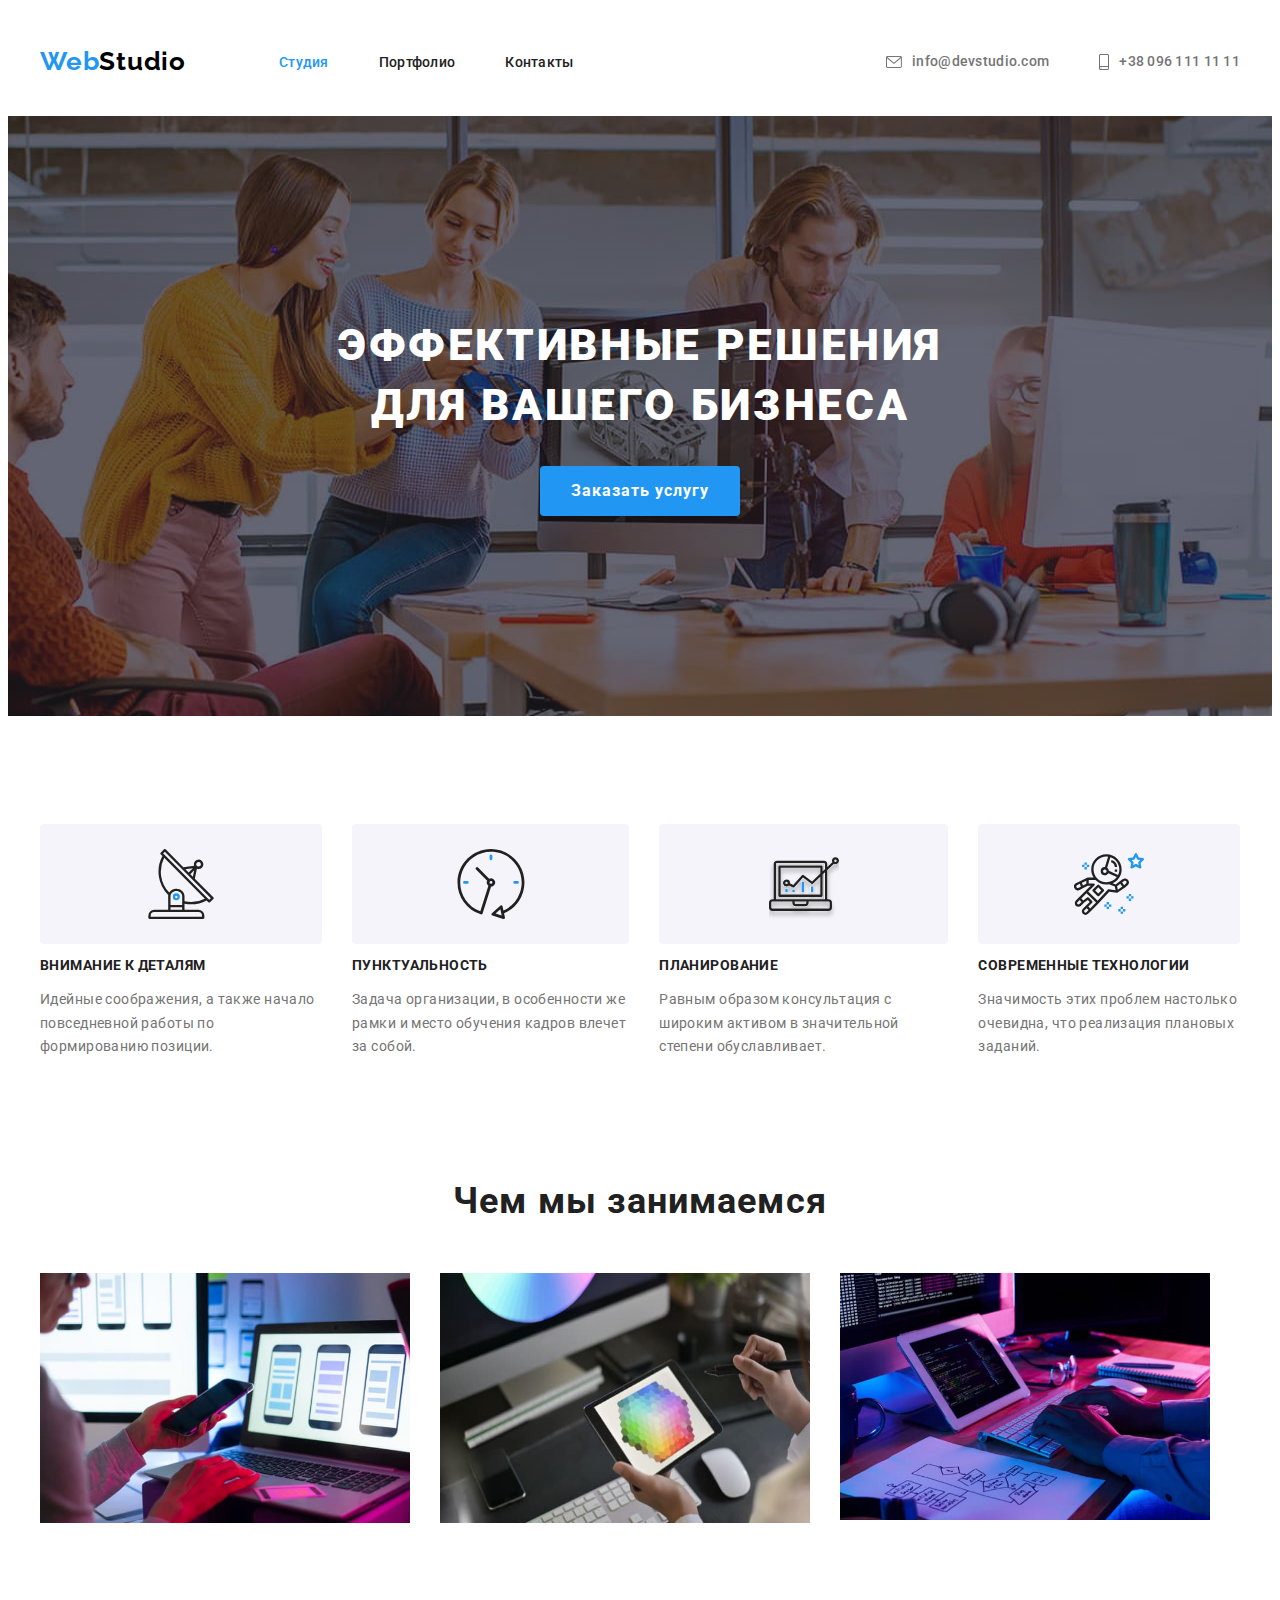
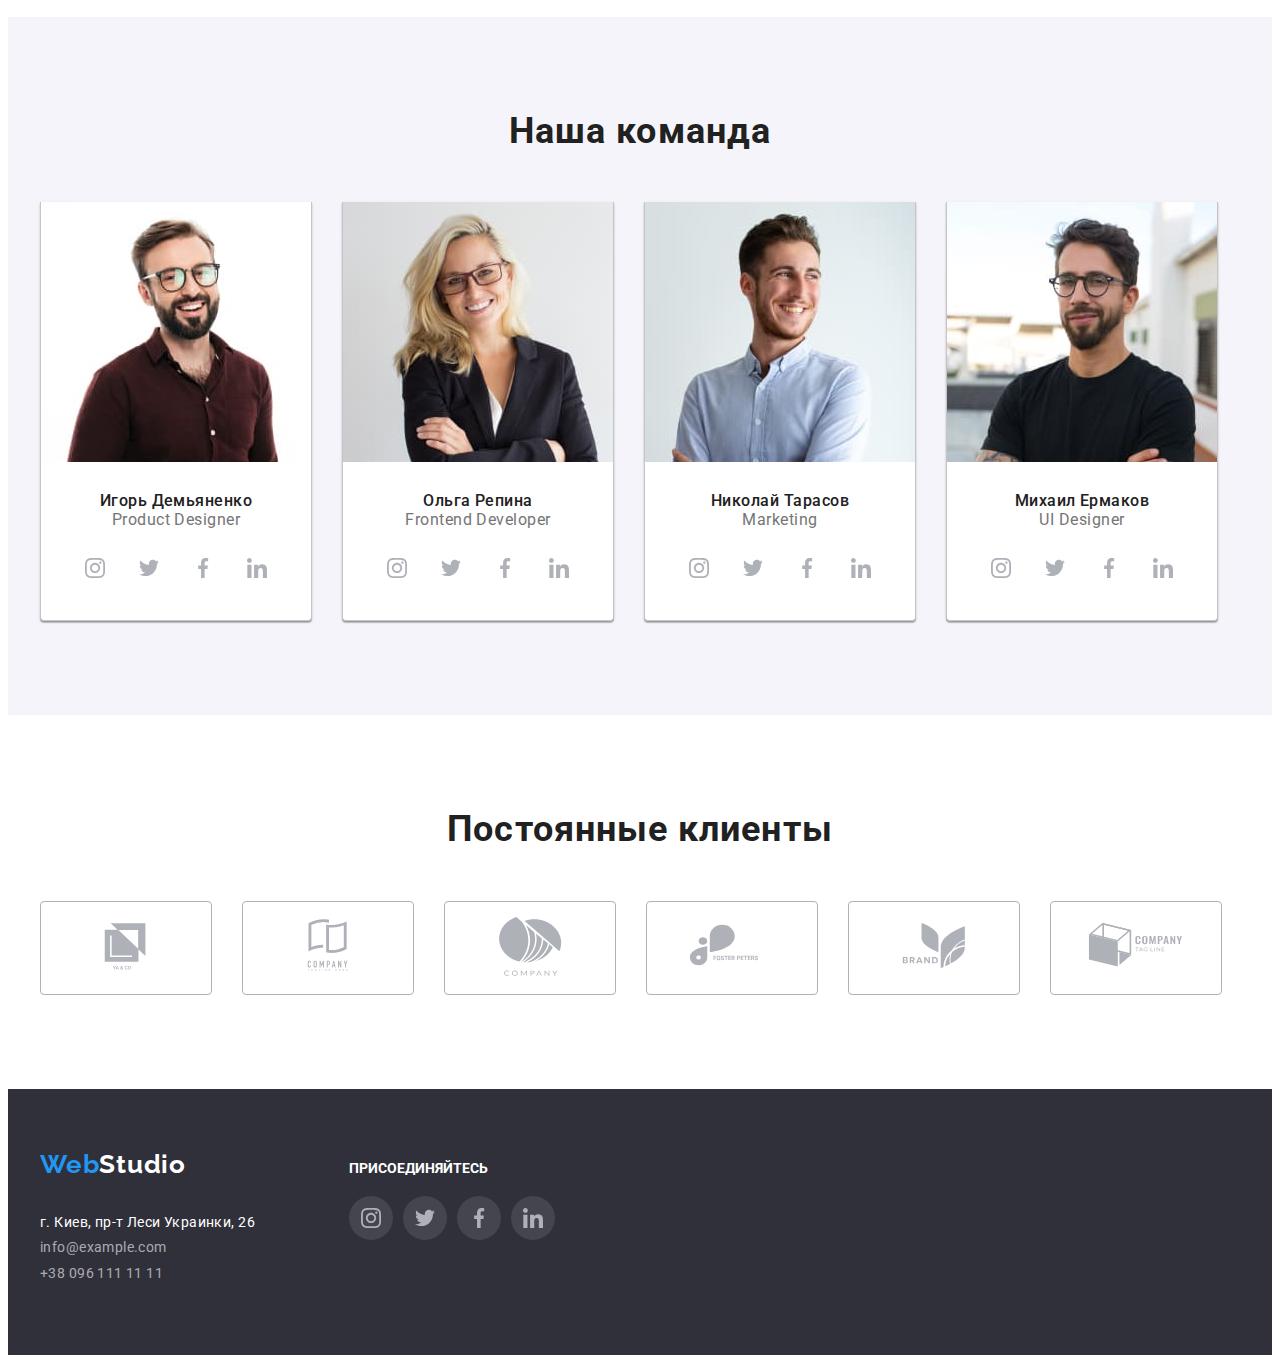
==== index.html @ 9a870144 "Add files via upload" ====
<!DOCTYPE html>
<html lang="ru">
    <head>
        <meta charset="UTF-8" />
        <meta http-equiv="X-UA-Compatible" content="IE=edge" />
        <meta name="viewport" content="width=device-width, initial-scale=1.0" />
        <title>Document</title>
        <link
            rel="stylesheet"
            href="https://cdnjs.cloudflare.com/ajax/libs/modern-normalize/1.1.0/modern-normalize.min.css"
            integrity="sha512-wpPYUAdjBVSE4KJnH1VR1HeZfpl1ub8YT/NKx4PuQ5NmX2tKuGu6U/JRp5y+Y8XG2tV+wKQpNHVUX03MfMFn9Q=="
            crossorigin="anonymous"
            referrerpolicy="no-referrer"
        />
        <link rel="stylesheet" href="./css/styles.css" />
        <link rel="preconnect" href="https://fonts.googleapis.com" />
        <link rel="preconnect" href="https://fonts.gstatic.com" crossorigin />
        <link
            href="https://fonts.googleapis.com/css2?family=Montserrat:wght@400;700&family=Raleway:wght@700&family=Roboto:wght@400;500;700;900&display=swap"
            rel="stylesheet"
        />
    </head>
    <body>
        <header class="header-main">
            <div class="container container-nav">
                <nav class="nav-main">
                    <a href="./index.html" class="logo" lang="en"
                        >Web<span class="logo-second">Studio</span></a
                    >
                    <ul class="nav-list">
                        <li class="link-head">
                            <a class="nav-link current-text" href="./index.html"
                                >Студия</a
                            >
                        </li>
                        <li class="link-head">
                            <a class="nav-link" href="./portfolio.html"
                                >Портфолио</a
                            >
                        </li>
                        <li class="link-head">
                            <a class="nav-link" href="#">Контакты</a>
                        </li>
                    </ul>
                </nav>

                <ul class="item-contact">
                    <li class="link-head">
                        <a class="nav-contact" href="mailto:info@devstudio.com">
                            <svg class="nav-icon" width="16" height="12">
                                <use href="./images/icons.svg#icon-mail"></use>
                            </svg>
                            info@devstudio.com</a
                        >
                    </li>
                    <li class="link-head link-tel">
                        <a class="link-contact" href="tel:+380961111111">
                            <svg class="nav-icon" width="10" height="16">
                                <use
                                    href="./images/icons.svg#icon-smartphone"
                                ></use>
                            </svg>
                            +38 096 111 11 11</a
                        >
                    </li>
                </ul>
            </div>
        </header>
        <main>
            <section class="section hero">
                <div class="container">
                    <h1 class="hero-title">
                        Эффективные решения <br />
                        для вашего бизнеса
                    </h1>
                    <button class="hero-btn" type="button">
                        Заказать услугу
                    </button>
                </div>
            </section>

            <section class="section">
                <div class="container">
                    <h2 hidden class="hidden-title" lang="en">benefits</h2>

                    <ul class="about-us">
                        <li class="item-about icon-antena">
                            <h3 class="benefits-title">Внимание к деталям</h3>
                            <p class="benefits-text">
                                Идейные соображения, а также начало повседневной
                                работы по формированию позиции.
                            </p>
                        </li>
                        <li class="item-about icon-clock">
                            <h3 class="benefits-title">Пунктуальность</h3>
                            <p class="benefits-text">
                                Задача организации, в особенности же рамки и
                                место обучения кадров влечет за собой.
                            </p>
                        </li>
                        <li class="item-about icon-diagram">
                            <h3 class="benefits-title">Планирование</h3>
                            <p class="benefits-text">
                                Равным образом консультация с широким активом в
                                значительной степени обуславливает.
                            </p>
                        </li>
                        <li class="item-about icon-astronaut">
                            <h3 class="benefits-title">
                                Современные технологии
                            </h3>
                            <p class="benefits-text">
                                Значимость этих проблем настолько очевидна, что
                                реализация плановых заданий.
                            </p>
                        </li>
                    </ul>
                </div>
            </section>

            <section class="section section-about">
                <div class="container">
                    <h2 class="about-title">Чем мы занимаемся</h2>
                    <ul class="about-img">
                        <li class="list-img">
                            <img
                                src="./images/img1.jpg"
                                alt="Веб разработка"
                                width="370"
                            />
                        </li>
                        <li class="list-img">
                            <img
                                src="./images/img2.jpg"
                                alt="Мобильный дизайн"
                                width="370"
                            />
                        </li>
                        <li class="list-img">
                            <img
                                src="./images/img3.jpg"
                                alt="Графический дизайн"
                                width="370"
                            />
                        </li>
                    </ul>
                </div>
            </section>
            <section class="section team">
                <div class="container">
                    <h2 class="team-title">Наша команда</h2>
                    <ul class="our-team">
                        <li class="team-img first-team">
                            <img
                                class="photo-team"
                                src="./images/photo1.jpg"
                                alt="Игорь Демьяненко"
                                width="270"
                                height="260"
                            />
                            <div class="team-div">
                                <h3 class="team-name">Игорь Демьяненко</h3>
                                <p class="team-text" lang="en">
                                    Product Designer
                                </p>
                                <ul class="team-soc-item">
                                    <li class="team-social-list">
                                        <a href="" class="social-link">
                                            <svg
                                                class="about-icon-svg"
                                                width="20"
                                                height="20"
                                            >
                                                <use
                                                    href="/images/icons.svg#icon-instagram"
                                                ></use>
                                            </svg>
                                        </a>
                                    </li>
                                    <li class="team-social-list">
                                        <a href="" class="social-link">
                                            <svg
                                                class="about-icon-svg"
                                                width="20"
                                                height="20"
                                            >
                                                <use
                                                    href="/images/icons.svg#icon-twitter"
                                                ></use>
                                            </svg>
                                        </a>
                                    </li>
                                    <li class="team-social-list">
                                        <a href="" class="social-link">
                                            <svg
                                                class="about-icon-svg"
                                                width="20"
                                                height="20"
                                            >
                                                <use
                                                    href="/images/icons.svg#icon-facebook"
                                                ></use>
                                            </svg>
                                        </a>
                                    </li>
                                    <li class="team-social-list">
                                        <a href="" class="social-link">
                                            <svg
                                                class="about-icon-svg"
                                                width="20"
                                                height="20"
                                            >
                                                <use
                                                    href="/images/icons.svg#icon-linkedin"
                                                ></use>
                                            </svg>
                                        </a>
                                    </li>
                                </ul>
                            </div>
                        </li>
                        <li class="team-img first-team">
                            <img
                                class="photo-team"
                                src="./images/photo2.jpg"
                                alt="Ольга Репина"
                                width="270"
                                height="260"
                            />
                            <div class="team-div">
                                <h3 class="team-name">Ольга Репина</h3>
                                <p class="team-text" lang="en">
                                    Frontend Developer
                                </p>
                                <ul class="team-soc-item">
                                    <li class="team-social-list">
                                        <a href="" class="social-link">
                                            <svg
                                                class="about-icon-svg"
                                                width="20"
                                                height="20"
                                            >
                                                <use
                                                    href="/images/icons.svg#icon-instagram"
                                                ></use>
                                            </svg>
                                        </a>
                                    </li>
                                    <li class="team-social-list">
                                        <a href="" class="social-link">
                                            <svg
                                                class="about-icon-svg"
                                                width="20"
                                                height="20"
                                            >
                                                <use
                                                    href="/images/icons.svg#icon-twitter"
                                                ></use>
                                            </svg>
                                        </a>
                                    </li>
                                    <li class="team-social-list">
                                        <a href="" class="social-link">
                                            <svg
                                                class="about-icon-svg"
                                                width="20"
                                                height="20"
                                            >
                                                <use
                                                    href="/images/icons.svg#icon-facebook"
                                                ></use>
                                            </svg>
                                        </a>
                                    </li>
                                    <li class="team-social-list">
                                        <a href="" class="social-link">
                                            <svg
                                                class="about-icon-svg"
                                                width="20"
                                                height="20"
                                            >
                                                <use
                                                    href="/images/icons.svg#icon-linkedin"
                                                ></use>
                                            </svg>
                                        </a>
                                    </li>
                                </ul>
                            </div>
                        </li>
                        <li class="team-img first-team">
                            <img
                                class="photo-team"
                                src="./images/photo3.jpg"
                                alt="Николай Тарасов"
                                width="270"
                                height="260"
                            />
                            <div class="team-div">
                                <h3 class="team-name">Николай Тарасов</h3>
                                <p class="team-text" lang="en">Marketing</p>
                                <ul class="team-soc-item">
                                    <li class="team-social-list">
                                        <a href="" class="social-link">
                                            <svg
                                                class="about-icon-svg"
                                                width="20"
                                                height="20"
                                            >
                                                <use
                                                    href="/images/icons.svg#icon-instagram"
                                                ></use>
                                            </svg>
                                        </a>
                                    </li>
                                    <li class="team-social-list">
                                        <a href="" class="social-link">
                                            <svg
                                                class="about-icon-svg"
                                                width="20"
                                                height="20"
                                            >
                                                <use
                                                    href="/images/icons.svg#icon-twitter"
                                                ></use>
                                            </svg>
                                        </a>
                                    </li>
                                    <li class="team-social-list">
                                        <a href="" class="social-link">
                                            <svg
                                                class="about-icon-svg"
                                                width="20"
                                                height="20"
                                            >
                                                <use
                                                    href="/images/icons.svg#icon-facebook"
                                                ></use>
                                            </svg>
                                        </a>
                                    </li>
                                    <li class="team-social-list">
                                        <a href="" class="social-link">
                                            <svg
                                                class="about-icon-svg"
                                                width="20"
                                                height="20"
                                            >
                                                <use
                                                    href="/images/icons.svg#icon-linkedin"
                                                ></use>
                                            </svg>
                                        </a>
                                    </li>
                                </ul>
                            </div>
                        </li>
                        <li class="team-img first-team">
                            <img
                                class="photo-team"
                                src="./images/photo4.jpg"
                                alt="Михаил Ермаков"
                                width="270"
                                height="260"
                            />
                            <div class="team-div">
                                <h3 class="team-name">Михаил Ермаков</h3>
                                <p class="team-text" lang="en">UI Designer</p>
                                <ul class="team-soc-item">
                                    <li class="team-social-list">
                                        <a href="" class="social-link">
                                            <svg
                                                class="about-icon-svg"
                                                width="20"
                                                height="20"
                                            >
                                                <use
                                                    href="/images/icons.svg#icon-instagram"
                                                ></use>
                                            </svg>
                                        </a>
                                    </li>
                                    <li class="team-social-list">
                                        <a href="" class="social-link">
                                            <svg
                                                class="about-icon-svg"
                                                width="20"
                                                height="20"
                                            >
                                                <use
                                                    href="/images/icons.svg#icon-twitter"
                                                ></use>
                                            </svg>
                                        </a>
                                    </li>
                                    <li class="team-social-list">
                                        <a href="" class="social-link">
                                            <svg
                                                class="about-icon-svg"
                                                width="20"
                                                height="20"
                                            >
                                                <use
                                                    href="/images/icons.svg#icon-facebook"
                                                ></use>
                                            </svg>
                                        </a>
                                    </li>
                                    <li class="team-social-list">
                                        <a href="" class="social-link">
                                            <svg
                                                class="about-icon-svg"
                                                width="20"
                                                height="20"
                                            >
                                                <use
                                                    href="/images/icons.svg#icon-linkedin"
                                                ></use>
                                            </svg>
                                        </a>
                                    </li>
                                </ul>
                            </div>
                        </li>
                    </ul>
                </div>
            </section>
            <section class="section section-clients">
                <div class="container">
                    <h2 class="about-title">Постоянные клиенты</h2>
                    <ul class="client-list">
                        <li class="client-item">
                            <a href="" class="client-links">
                                <svg
                                    class="about-icon-svg"
                                    width="106"
                                    height="60"
                                >
                                    <use
                                        href="/images/icons.svg#icon-logobot1"
                                    ></use>
                                </svg>
                            </a>
                        </li>
                        <li class="client-item">
                            <a href="" class="client-links">
                                <svg
                                    class="about-icon-svg"
                                    width="106"
                                    height="60"
                                >
                                    <use
                                        href="/images/icons.svg#icon-logobot2"
                                    ></use>
                                </svg>
                            </a>
                        </li>
                        <li class="client-item">
                            <a href="" class="client-links">
                                <svg
                                    class="about-icon-svg"
                                    width="106"
                                    height="60"
                                >
                                    <use
                                        href="/images/icons.svg#icon-logobot3"
                                    ></use>
                                </svg>
                            </a>
                        </li>
                        <li class="client-item">
                            <a href="" class="client-links">
                                <svg
                                    class="about-icon-svg"
                                    width="106"
                                    height="60"
                                >
                                    <use
                                        href="/images/icons.svg#icon-logobot4"
                                    ></use>
                                </svg>
                            </a>
                        </li>
                        <li class="client-item">
                            <a href="" class="client-links">
                                <svg
                                    class="about-icon-svg"
                                    width="106"
                                    height="60"
                                >
                                    <use
                                        href="/images/icons.svg#icon-logobot5"
                                    ></use>
                                </svg>
                            </a>
                        </li>
                        <li class="client-item">
                            <a href="" class="client-links">
                                <svg
                                    class="about-icon-svg"
                                    width="106"
                                    height="60"
                                >
                                    <use
                                        href="/images/icons.svg#icon-logobot6"
                                    ></use>
                                </svg>
                            </a>
                        </li>
                    </ul>
                </div>
            </section>
        </main>
        <footer>
            <section>
                <div class="container container-footer">
                    <div class="footer-contact">
                        <a href="./index.html" class="logo all-logo" lang="en"
                            >Web<span class="logo-footer">Studio</span></a
                        >

                        <ul class="footer-list">
                            <li class="adress">
                                <a
                                    href="https://goo.gl/maps/aNRmM5jgGCXuYNQ1A"
                                    target="_blank"
                                    rel="noopener nofollow noreferrer"
                                    class="footer-link link"
                                    >г. Киев, пр-т Леси Украинки, 26
                                </a>
                            </li>

                            <li>
                                <a
                                    class="footer-text email-footer"
                                    href="mailto:info@example.com"
                                    >info@example.com</a
                                >
                            </li>
                            <li>
                                <a
                                    class="footer-text tel-footer"
                                    href="tel:+380961111111"
                                    >+38 096 111 11 11</a
                                >
                            </li>
                        </ul>
                    </div>
                    <div class="footer-soc">
                        <h2 class="soc-footer-title">ПРИСОЕДИНЯЙТЕСЬ</h2>
                        <ul class="soc-footer-item">
                            <li class="footer-social-list">
                                <a href="" class="social-link">
                                    <svg
                                        class="about-icon-svg"
                                        width="20"
                                        height="20"
                                    >
                                        <use
                                            href="/images/icons.svg#icon-instagram"
                                        ></use>
                                    </svg>
                                </a>
                            </li>
                            <li class="footer-social-list">
                                <a href="" class="social-link">
                                    <svg
                                        class="about-icon-svg"
                                        width="20"
                                        height="20"
                                    >
                                        <use
                                            href="/images/icons.svg#icon-twitter"
                                        ></use>
                                    </svg>
                                </a>
                            </li>
                            <li class="footer-social-list">
                                <a href="" class="social-link">
                                    <svg
                                        class="about-icon-svg"
                                        width="20"
                                        height="20"
                                    >
                                        <use
                                            href="/images/icons.svg#icon-facebook"
                                        ></use>
                                    </svg>
                                </a>
                            </li>
                            <li class="footer-social-list">
                                <a href="" class="social-link">
                                    <svg
                                        class="about-icon-svg"
                                        width="20"
                                        height="20"
                                    >
                                        <use
                                            href="/images/icons.svg#icon-linkedin"
                                        ></use>
                                    </svg>
                                </a>
                            </li>
                        </ul>
                    </div>
                </div>
            </section>
        </footer>
    </body>
</html>
---- css/styles.css ----
:root {
    --text-color: #212121;
    --background-btn: #f5f4fa;
    --btncolor-hover: #2196f3;
    --btntext-hover: #ffffff;
    --font-size: 14px;
}

body {
    font-family: Roboto, sans-serif;
    color: var(--text-color);
    font-size: var(--font-size);
}

a {
    text-decoration: none;
    color: inherit;
}

li {
    list-style-type: none;
}

ul {
    padding-inline-start: 0;
}






.header {
    border-bottom: #ECECEC;
    border: 1px solid #c5c5c5;
    border-top: none;
    border-left: none;
    border-right: none;
    
}

.btn-vse, .btn-website, .btn-app, .btn-design, .btn-marketing {
    padding: 0;
}



.nav-items {
    display: flex;
    
}



.contact-items {
    display: flex;
}


.contact-item:not(:last-child) {
    padding-right: 50px;
}


.nav-list {
    display: flex;
    margin: 0;
}


.link-head:not(:last-child)  {
    
    margin-right: 50px;
  

}

.container-nav {
    
    display: flex;
    align-items: center;

}

 .nav-main{
    display: flex;
    align-items: center;
    margin-right: auto;
}
    
.container {
    width: 1200px;
    padding-left: 15px;
    padding-right: 15px;
    margin: 0 auto;
}

.main-btn {
    display: flex;
    justify-content: center;
    padding-top: 154px;
    padding-bottom: 34px;
    margin: 0;
    
}

.mainbtn-item {
    padding: 0;
}

.btn:not(:last-child) {
    padding-right: 8px;
}


.portfolio-list {
    display: flex;
    flex-wrap: wrap;
    margin: 0;
    padding-bottom: 34px;
}

.section {
    padding-top: 94px;
    padding-bottom: 94px;
}



.logo {
    font-family: 'Raleway', sans-serif;
    font-style: normal;
    font-weight: 700;
    font-size: 26px;
    line-height: 1.2;
    letter-spacing: 0.03em;
    color: #2196f3;
    margin-right: 93px;
    
}

.logo-second {

    color: #000000;
}

.nav-link {
    display: block;
    padding-top: 32px;
    padding-bottom: 32px;
    font-weight: 500;
    font-size: var(--font-size)
    line-height: 1.14;
    letter-spacing: 0.02em;
    color: var(--text-color);
}

.nav-link:focus,
.nav-link:hover {

    color: var(--btncolor-hover);
}



.nav-icon {
    fill: #757575;
    margin-right: 10px;
}


.nav-contact:hover .nav-icon,
.nav-contact:focus .nav-icon {
    fill: var(--btncolor-hover);
}

.link-contact:hover .nav-icon,
.link-contact:focus .nav-icon {
    fill: var(--btncolor-hover);
}



.nav-contact {
    font-weight: 500;
    font-size: 14px;
    line-height: 1.14;
    letter-spacing: 0.02em;
    color: #757575;
    padding-top: 32px;
    padding-bottom: 32px;
    display: flex;
    align-items: center;
    justify-content: center;
    

    
}

.item-contact {
    display: flex; 

}







.link-contact {

    font-weight: 500;
    font-size: 14px;
    line-height: 1.14;
    letter-spacing: 0.02em;
    color: #757575;
    padding-top: 32px;
    padding-bottom: 32px;
    display: flex;
}

.link-contact:hover,
.link-contact:focus,
.nav-contact:hover,
.nav-contact:focus {

    font-weight: 500;
    font-size: var(--font-size);
    line-height: 1.14;
    letter-spacing: 0.02em;
    color: var(--btncolor-hover);
}



.hero-title {
   
    margin: 0;
    font-weight: 900;
    font-size: 44px;
    line-height: 1.36;
    color: #FFFFFF;
    
    letter-spacing: 0.06em;
    text-transform: uppercase;
    text-align: center;

    padding-bottom: 30px;
    
    
    
  


    
   
}

.hero {
    
    background-image: linear-gradient(rgba(47, 48, 58, 0.4), rgba(47, 48, 58, 0.4)), url(/images/herobg.png);
    background-position: center;
    background-color: #2f303a;
    padding: 200px 0;
    background-repeat: no-repeat;
    background-size: 1600px;
    

    
    
}

.hero-btn {
    

    background: #2196f3;
    box-shadow: 0px 4px 4px rgba(0, 0, 0, 0.15);
    border-radius: 4px;
    font-family: 'Roboto';
    font-style: normal;
    font-weight: 700;
    font-size: 16px;
    line-height: 1.87;
    display: block;
    align-items: center;
    text-align: center;
    letter-spacing: 0.06em;
    width: 200px;
    height: 50px;
    color: #ffffff;
    margin: auto;
    
}

.hero-btn:hover,
.hero-btn:focus {
    background: #188ce8;
}



.about-us {

    display: flex;

        
}




.item-about:not(:last-child) {
    padding-right: 30px;
}


.item-about::before {
    display: block;
    content: "";
    height: 120px;
    background: #F5F4FA;
   
    background-repeat: no-repeat;
    background-position: center;
    border-radius: 4px;
}

.icon-antena::before {
    background-image: url(../images/antena.svg);
}


.icon-clock::before {
    background-image: url(../images/clock.svg);
}

.icon-diagram::before {
    background-image: url(../images/diagram.svg);
}


.icon-astronaut::before {
    background-image: url(../images/astronaut.svg);
}

.benefits-title {
    font-family: 'Roboto';
    font-style: normal;
    font-weight: 700;
    font-size: var(--font-size);
    line-height: 1.14;
    letter-spacing: 0.03em;
    text-transform: uppercase;
    color: var(--text-color);
}

.benefits-text {
    font-family: 'Roboto';
    font-size: var(--font-size);
    line-height: 1.71;
    letter-spacing: 0.03em;
    color: #757575;
}

.about-title {
    font-weight: 700;
    font-size: 36px;
    line-height: 1.16;
    text-align: center;
    letter-spacing: 0.03em;
    color: var(--text-color);
    margin: 0;
    margin-bottom: 50px;

}

.section-about {
    padding-top: 0;
}

.about-img {
    display: flex;
    padding-right: 30px;
 
    margin: 0;
}


.list-img:not(:last-child) {
    
    padding-right: 30px;
    display: flex;

}


/* ____________________________________TEAM___________________________________ */
.team {
    background: #f5f4fa;
}


.team-div {
    padding-top: 30px;
    padding-bottom: 30px;
}

.team-title {
    font-weight: 700;
    font-size: 36px;
    line-height: 1.16;
    text-align: center;
    letter-spacing: 0.03em;
    color: var(--text-color);
    margin: 0;
    margin-bottom: 50px;
}

.our-team {
    display: flex;
    margin: 0;
}

.first-team:not(:last-child) {
    margin-right: 30px;
}



.photo-team {
    display: block;
    height: auto;

}

.team-img {
    background: #FFFFFF;
    box-shadow: 0px 1px 3px rgba(0, 0, 0, 0.12), 0px 1px 1px rgba(0, 0, 0, 0.14), 0px 2px 1px rgba(0, 0, 0, 0.2);
    border-radius: 0px 0px 4px 4px;
    border: 1px solid #c5c5c5;
    border-top: 0;
}







.team-name {
    font-weight: 500;
    font-size: 16px;
    line-height: 1.18;
    text-align: center;
    letter-spacing: 0.03em;
    color: var(--text-color);
    margin: 0;
}

.team-text {
    font-size: 16px;
    line-height: 1.18;
    text-align: center;
    letter-spacing: 0.03em;
    color: #757575;
    margin: 0;
    margin-bottom: 16px;
    
}

.team-soc-item {
    display: flex;
    justify-content: center;
}


.team-social-list {
    width: 44px;
    height: 44px;
    margin-right: 10px;
}

.team-social-list:last-child {
    margin-right: 0;
}

.social-link {
    width: 100%;
    height: 100%;
    
    border-radius: 50%;
    display: flex;
    align-items: center;
    justify-content: center;
}


.social-link:hover, 
.social-link:focus {
    background-color: #2196F3;
}


.social-link:hover .about-icon-svg, 
.social-link:focus .about-icon-svg {
    fill: #FFFFFF;
}




.about-icon-svg {
    fill: #AFB1B8;
}

/* ______________________________CLIENTS________________________ */


.client-list {
    display: flex;
    margin: 0;
}

.client-item {
    width: 170px;
    height: 92px;
    border: 1px solid #AFB1B8;
    border-radius: 4px;
    margin-right: 30px;
    display: flex;
    align-items: center;
    justify-content: center;
    cursor: pointer
    
}

.client-item:hover .about-icon-svg,
.client-item:focus .about-icon-svg {
    fill: #2196F3;
    
}

.client-item:hover,
.client-item:focus {
    border: 1px solid #2196F3;
    
}





.client-item:last-child {

    margin-right: 0px;
}









/* _____________________________FOOTER_________________ */


footer {
    background: #2f303a;
}


.all-logo {
    display: block;
    padding-top: 60px;
    padding-bottom: 20px;
    
}

.logo-footer {
    font-family: 'Raleway';
    font-style: normal;
    font-weight: 700;
    font-size: 26px;
    line-height: 1.19;
    letter-spacing: 0.03em;
    color: #ffffff;
}

.adress {
    font-family: 'Roboto';
    font-style: normal;
    font-weight: 400;
    font-size: var(--font-size);
    line-height: 1.17;
    letter-spacing: 0.03em;
    color: #ffffff;
    padding-bottom: 9px;
    display: block;
    margin: 0;
    
}

.email-footer {
    padding-bottom: 9px;
    display: block;
}

.tel-footer {
    display: block;
    padding-bottom: 60px;
}

.footer-text {
    font-family: 'Roboto';
    font-size: var(--font-size);
    line-height: 1.17;
    letter-spacing: 0.03em;
    color: rgba(255, 255, 255, 0.6);
}

.footer-text:hover,
.footer-text:focus {
    color: var(--btncolor-hover);
}

.btn-vse {
    width: 73px;
    height: 38px;
    left: 495px;
    top: 174px;
    background: var(--background-btn);
    box-shadow: 0px 3px 1px rgba(0, 0, 0, 0.1), 0px 1px 2px rgba(0, 0, 0, 0.08),
        0px 2px 2px rgba(0, 0, 0, 0.12);
    border-radius: 4px;
    font-family: 'Roboto';
    font-style: normal;
    font-weight: 500;
    font-size: 16px;
    line-height: 1.62;
    text-align: center;
    letter-spacing: 0.03em;
    color: var(--text-color);
}

.btn-vse:hover,
.btn-vse:focus {

    color: #ffffff;
    background-color: var(--btncolor-hover);
    
}

.btn-website {
    width: 128px;
    height: 38px;
    left: 576px;
    top: 174px;
    background: var(--background-btn);
    border-radius: 4px;
    font-family: 'Roboto';
    font-style: normal;
    font-weight: 500;
    font-size: 16px;
    line-height: 1.62;
    text-align: center;
    letter-spacing: 0.03em;
    color: var(--text-color);
    
}

.btn-website:hover,
.btn-website:focus {
 
    color: #ffffff;
    background-color: var(--btncolor-hover);
    box-shadow: 0px 3px 1px rgba(0, 0, 0, 0.1), 0px 1px 2px rgba(0, 0, 0, 0.08), 0px 2px 2px rgba(0, 0, 0, 0.12);
}

.btn-app {
    width: 145px;
    height: 38px;
    left: 712px;
    top: 174px;
    background: var(--background-btn);
    border-radius: 4px;
    font-family: 'Roboto';
    font-style: normal;
    font-weight: 500;
    font-size: 16px;
    line-height: 1.62;
    text-align: center;
    letter-spacing: 0.03em;
    color: var(--text-color);
}

.btn-app:hover,
.btn-app:focus {

    color: #ffffff;
    background-color: var(--btncolor-hover);
    box-shadow: 0px 3px 1px rgba(0, 0, 0, 0.1), 0px 1px 2px rgba(0, 0, 0, 0.08), 0px 2px 2px rgba(0, 0, 0, 0.12);
}

.btn-design {
    width: 145px;
    height: 38px;
    left: 712px;
    top: 174px;
    background: var(--background-btn);
    border-radius: 4px;
    font-family: 'Roboto';
    font-style: normal;
    font-weight: 500;
    font-size: 16px;
    line-height: 1.62;
    text-align: center;
    letter-spacing: 0.03em;
    color: var(--text-color);
}

.btn-design:hover,
.btn-design:focus {

    color: #ffffff;
    background-color: var(--btncolor-hover);
    box-shadow: 0px 3px 1px rgba(0, 0, 0, 0.1), 0px 1px 2px rgba(0, 0, 0, 0.08), 0px 2px 2px rgba(0, 0, 0, 0.12);
}

.btn-marketing {
    width: 130px;
    height: 38px;
    left: 976px;
    top: 174px;
    background: var(--background-btn);
    border-radius: 4px;
    font-family: 'Roboto';
    font-style: normal;
    font-weight: 500;
    font-size: 16px;
    line-height: 1.62;
    text-align: center;
    letter-spacing: 0.03em;
    color: var(--text-color);
}

.btn-marketing:hover,
.btn-marketing:focus {

    color: #ffffff;
    background-color: var(--btncolor-hover);
    box-shadow: 0px 3px 1px rgba(0, 0, 0, 0.1), 0px 1px 2px rgba(0, 0, 0, 0.08), 0px 2px 2px rgba(0, 0, 0, 0.12);
}

button {
    border: none;
    cursor: pointer;
}


.item-portfolio  {
  margin-right: 30px;
  margin-bottom: 30px;
  border: 1px solid #eeeeee;
  width: 270px;
  height: 368px;
}


.item-portfolio:hover,
.item-portfolio:focus {
    box-shadow: 0px 1px 1px rgba(0, 0, 0, 0.12), 0px 4px 4px rgba(0, 0, 0, 0.06), 1px 4px 6px rgba(0, 0, 0, 0.16);
    cursor: pointer;
}



.img-portfolio {
    width: 100%;
}

.item-portfolio:nth-child(3n)  {
    margin-right: 0px;
  }

  .item-portfolio:nth-child(n + 6)  {
    margin-bottom: 0;
  }

.item-portfolio {
    width: 370px;
    height: 404px;
    left: 215px;
    top: 262px;
    background: #ffffff;
  
}


.text-div {
    margin: 20px 24px;
    /* border: 1px solid #eeeeee; */
    
}


.title-portfolio {
    width: 322px;
    height: 36px;
    left: 239px;
    top: 576px;
    font-weight: 700;
    font-size: 18px;
    line-height: 2;
    letter-spacing: 0.06em;
    color: var(--text-color);
   margin: 0;
   
}

.text-portfolio {
    width: 322px;
    height: 30px;
    left: 239px;
    top: 616px;
    font-size: 16px;
    line-height: 1.87;
    letter-spacing: 0.03em;
    color: #757575;
   margin: 0;

    
}

.current {
    color: #ffffff;
    background-color: var(--btncolor-hover);
}

.current-text {
    color: var(--btncolor-hover);
}


.container-footer {
    display: flex;
    align-items: baseline;
}


.footer-contact {
    display: block;
}


.soc-footer-title {
    color: #FFFFFF;
    font-size: 14px;
    margin: 0;
    margin-bottom: 20px;
    
}

.footer-soc {
    margin-left: 70px;
}

.soc-footer-item {
    display: flex;
    margin: 0;
}

.footer-social-list {
    width: 44px;
    height: 44px;
    margin-right: 10px;
    background: rgba(255, 255, 255, 0.1);
    border-radius: 50%;
}

.footer-social-list:last-child {
    margin-right: 0;
}
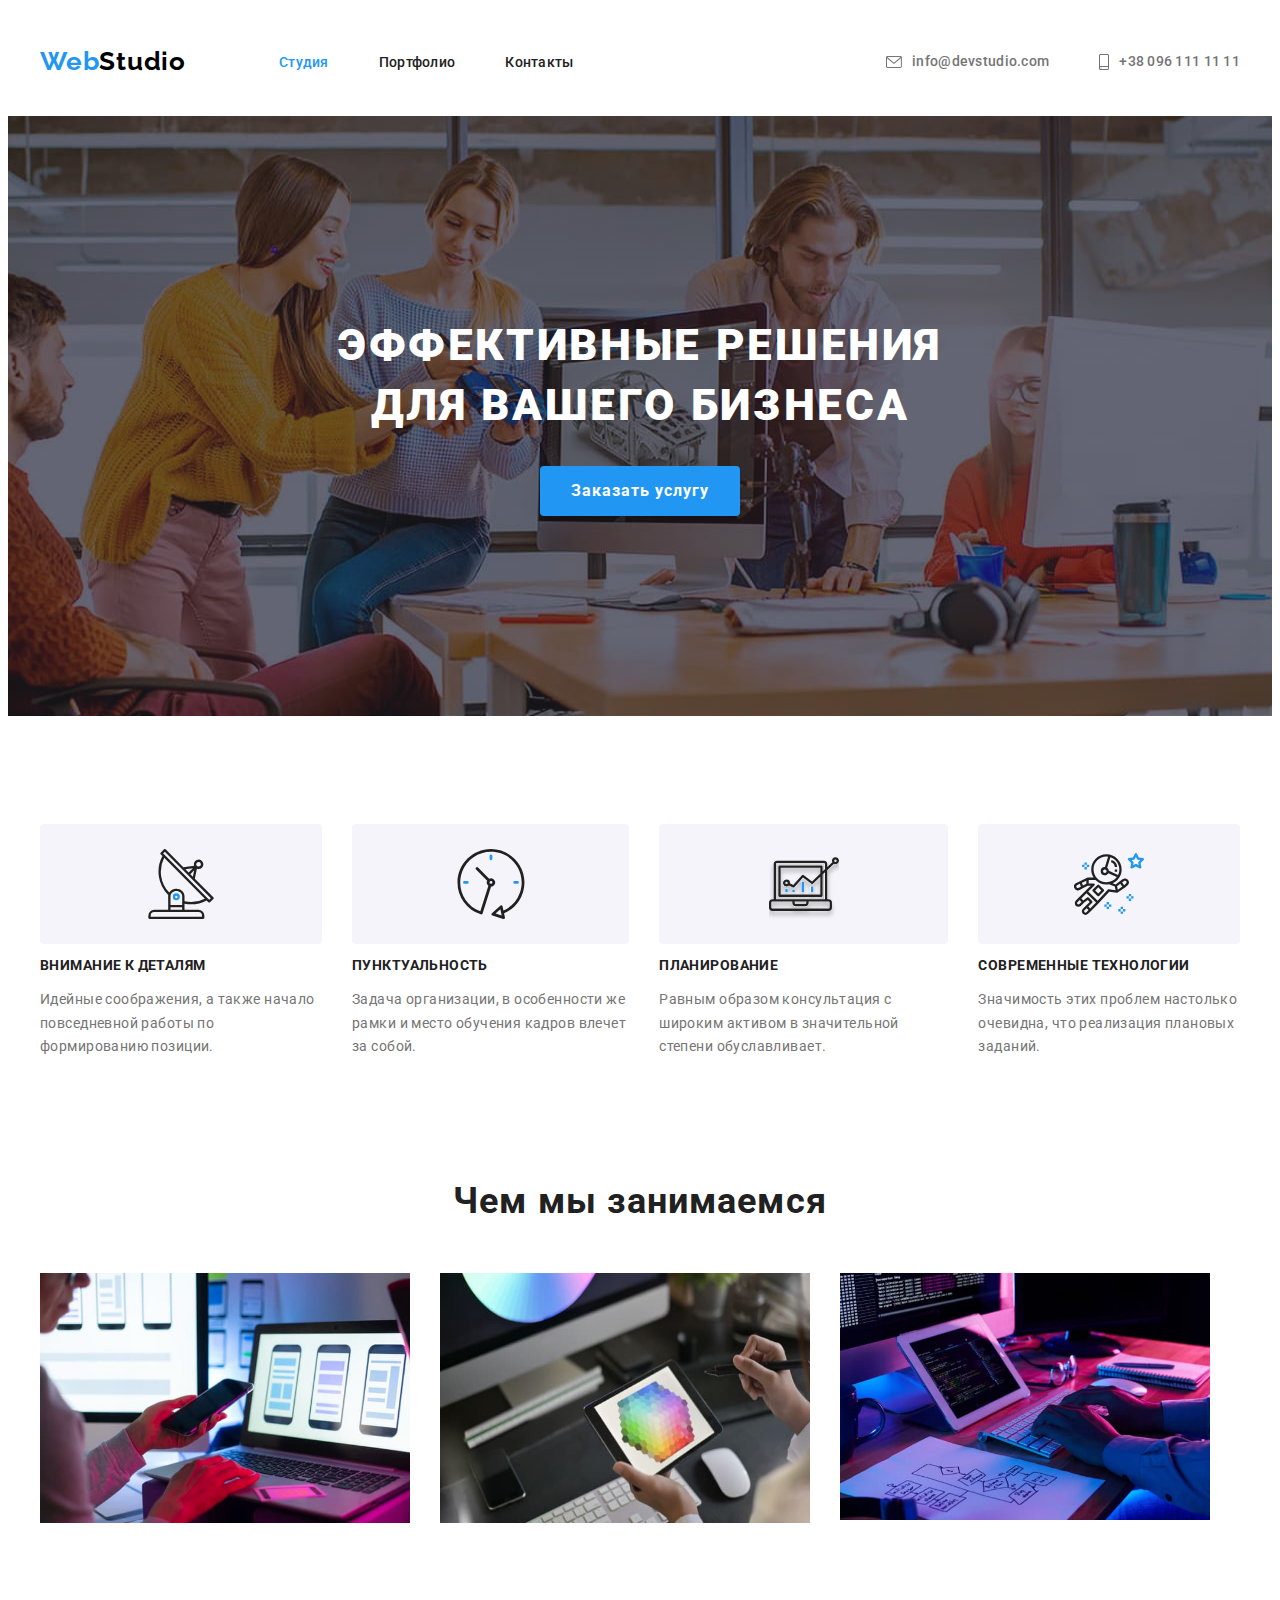
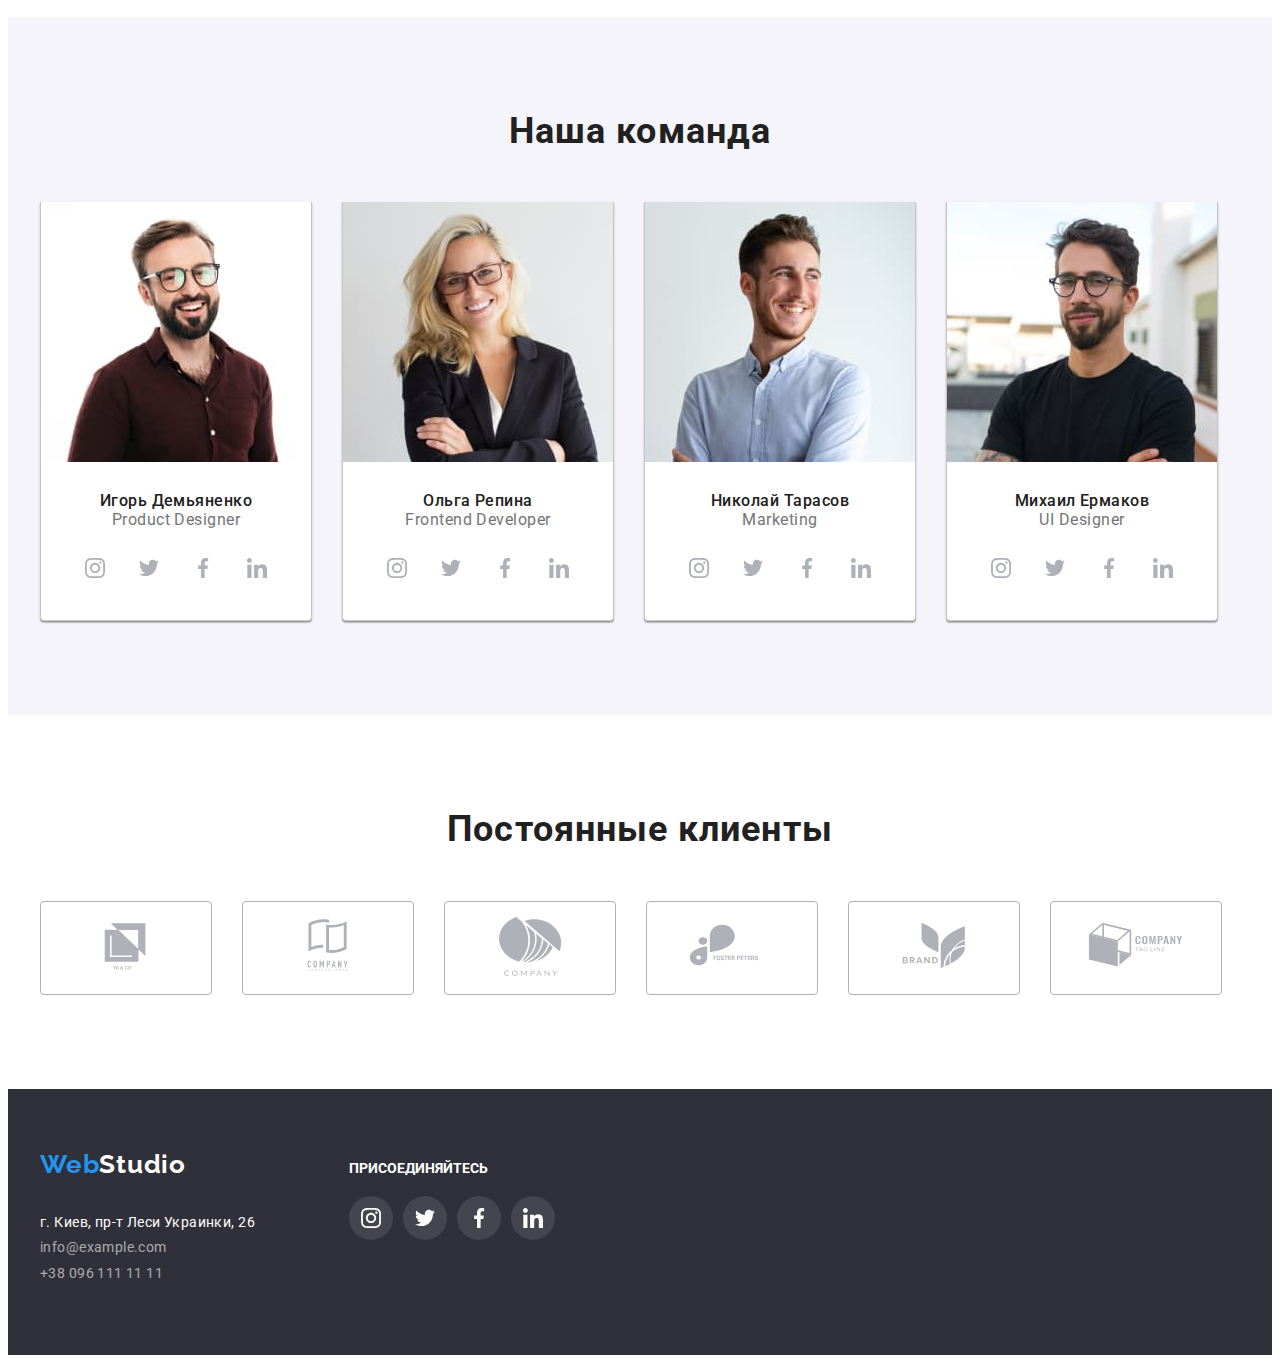
==== commit b9fa999d: "Add files via upload" ====
--- a/index.html
+++ b/index.html
@@ -172,46 +172,46 @@
                                                 height="20"
                                             >
                                                 <use
-                                                    href="/images/icons.svg#icon-instagram"
-                                                ></use>
-                                            </svg>
-                                        </a>
-                                    </li>
-                                    <li class="team-social-list">
-                                        <a href="" class="social-link">
-                                            <svg
-                                                class="about-icon-svg"
-                                                width="20"
-                                                height="20"
-                                            >
-                                                <use
-                                                    href="/images/icons.svg#icon-twitter"
-                                                ></use>
-                                            </svg>
-                                        </a>
-                                    </li>
-                                    <li class="team-social-list">
-                                        <a href="" class="social-link">
-                                            <svg
-                                                class="about-icon-svg"
-                                                width="20"
-                                                height="20"
-                                            >
-                                                <use
-                                                    href="/images/icons.svg#icon-facebook"
-                                                ></use>
-                                            </svg>
-                                        </a>
-                                    </li>
-                                    <li class="team-social-list">
-                                        <a href="" class="social-link">
-                                            <svg
-                                                class="about-icon-svg"
-                                                width="20"
-                                                height="20"
-                                            >
-                                                <use
-                                                    href="/images/icons.svg#icon-linkedin"
+                                                    href="./images/icons.svg#icon-instagram"
+                                                ></use>
+                                            </svg>
+                                        </a>
+                                    </li>
+                                    <li class="team-social-list">
+                                        <a href="" class="social-link">
+                                            <svg
+                                                class="about-icon-svg"
+                                                width="20"
+                                                height="20"
+                                            >
+                                                <use
+                                                    href="./images/icons.svg#icon-twitter"
+                                                ></use>
+                                            </svg>
+                                        </a>
+                                    </li>
+                                    <li class="team-social-list">
+                                        <a href="" class="social-link">
+                                            <svg
+                                                class="about-icon-svg"
+                                                width="20"
+                                                height="20"
+                                            >
+                                                <use
+                                                    href="./images/icons.svg#icon-facebook"
+                                                ></use>
+                                            </svg>
+                                        </a>
+                                    </li>
+                                    <li class="team-social-list">
+                                        <a href="" class="social-link">
+                                            <svg
+                                                class="about-icon-svg"
+                                                width="20"
+                                                height="20"
+                                            >
+                                                <use
+                                                    href="./images/icons.svg#icon-linkedin"
                                                 ></use>
                                             </svg>
                                         </a>
@@ -241,46 +241,46 @@
                                                 height="20"
                                             >
                                                 <use
-                                                    href="/images/icons.svg#icon-instagram"
-                                                ></use>
-                                            </svg>
-                                        </a>
-                                    </li>
-                                    <li class="team-social-list">
-                                        <a href="" class="social-link">
-                                            <svg
-                                                class="about-icon-svg"
-                                                width="20"
-                                                height="20"
-                                            >
-                                                <use
-                                                    href="/images/icons.svg#icon-twitter"
-                                                ></use>
-                                            </svg>
-                                        </a>
-                                    </li>
-                                    <li class="team-social-list">
-                                        <a href="" class="social-link">
-                                            <svg
-                                                class="about-icon-svg"
-                                                width="20"
-                                                height="20"
-                                            >
-                                                <use
-                                                    href="/images/icons.svg#icon-facebook"
-                                                ></use>
-                                            </svg>
-                                        </a>
-                                    </li>
-                                    <li class="team-social-list">
-                                        <a href="" class="social-link">
-                                            <svg
-                                                class="about-icon-svg"
-                                                width="20"
-                                                height="20"
-                                            >
-                                                <use
-                                                    href="/images/icons.svg#icon-linkedin"
+                                                    href="./images/icons.svg#icon-instagram"
+                                                ></use>
+                                            </svg>
+                                        </a>
+                                    </li>
+                                    <li class="team-social-list">
+                                        <a href="" class="social-link">
+                                            <svg
+                                                class="about-icon-svg"
+                                                width="20"
+                                                height="20"
+                                            >
+                                                <use
+                                                    href="./images/icons.svg#icon-twitter"
+                                                ></use>
+                                            </svg>
+                                        </a>
+                                    </li>
+                                    <li class="team-social-list">
+                                        <a href="" class="social-link">
+                                            <svg
+                                                class="about-icon-svg"
+                                                width="20"
+                                                height="20"
+                                            >
+                                                <use
+                                                    href="./images/icons.svg#icon-facebook"
+                                                ></use>
+                                            </svg>
+                                        </a>
+                                    </li>
+                                    <li class="team-social-list">
+                                        <a href="" class="social-link">
+                                            <svg
+                                                class="about-icon-svg"
+                                                width="20"
+                                                height="20"
+                                            >
+                                                <use
+                                                    href="./images/icons.svg#icon-linkedin"
                                                 ></use>
                                             </svg>
                                         </a>
@@ -308,46 +308,46 @@
                                                 height="20"
                                             >
                                                 <use
-                                                    href="/images/icons.svg#icon-instagram"
-                                                ></use>
-                                            </svg>
-                                        </a>
-                                    </li>
-                                    <li class="team-social-list">
-                                        <a href="" class="social-link">
-                                            <svg
-                                                class="about-icon-svg"
-                                                width="20"
-                                                height="20"
-                                            >
-                                                <use
-                                                    href="/images/icons.svg#icon-twitter"
-                                                ></use>
-                                            </svg>
-                                        </a>
-                                    </li>
-                                    <li class="team-social-list">
-                                        <a href="" class="social-link">
-                                            <svg
-                                                class="about-icon-svg"
-                                                width="20"
-                                                height="20"
-                                            >
-                                                <use
-                                                    href="/images/icons.svg#icon-facebook"
-                                                ></use>
-                                            </svg>
-                                        </a>
-                                    </li>
-                                    <li class="team-social-list">
-                                        <a href="" class="social-link">
-                                            <svg
-                                                class="about-icon-svg"
-                                                width="20"
-                                                height="20"
-                                            >
-                                                <use
-                                                    href="/images/icons.svg#icon-linkedin"
+                                                    href="./images/icons.svg#icon-instagram"
+                                                ></use>
+                                            </svg>
+                                        </a>
+                                    </li>
+                                    <li class="team-social-list">
+                                        <a href="" class="social-link">
+                                            <svg
+                                                class="about-icon-svg"
+                                                width="20"
+                                                height="20"
+                                            >
+                                                <use
+                                                    href="./images/icons.svg#icon-twitter"
+                                                ></use>
+                                            </svg>
+                                        </a>
+                                    </li>
+                                    <li class="team-social-list">
+                                        <a href="" class="social-link">
+                                            <svg
+                                                class="about-icon-svg"
+                                                width="20"
+                                                height="20"
+                                            >
+                                                <use
+                                                    href="./images/icons.svg#icon-facebook"
+                                                ></use>
+                                            </svg>
+                                        </a>
+                                    </li>
+                                    <li class="team-social-list">
+                                        <a href="" class="social-link">
+                                            <svg
+                                                class="about-icon-svg"
+                                                width="20"
+                                                height="20"
+                                            >
+                                                <use
+                                                    href="./images/icons.svg#icon-linkedin"
                                                 ></use>
                                             </svg>
                                         </a>
@@ -375,46 +375,46 @@
                                                 height="20"
                                             >
                                                 <use
-                                                    href="/images/icons.svg#icon-instagram"
-                                                ></use>
-                                            </svg>
-                                        </a>
-                                    </li>
-                                    <li class="team-social-list">
-                                        <a href="" class="social-link">
-                                            <svg
-                                                class="about-icon-svg"
-                                                width="20"
-                                                height="20"
-                                            >
-                                                <use
-                                                    href="/images/icons.svg#icon-twitter"
-                                                ></use>
-                                            </svg>
-                                        </a>
-                                    </li>
-                                    <li class="team-social-list">
-                                        <a href="" class="social-link">
-                                            <svg
-                                                class="about-icon-svg"
-                                                width="20"
-                                                height="20"
-                                            >
-                                                <use
-                                                    href="/images/icons.svg#icon-facebook"
-                                                ></use>
-                                            </svg>
-                                        </a>
-                                    </li>
-                                    <li class="team-social-list">
-                                        <a href="" class="social-link">
-                                            <svg
-                                                class="about-icon-svg"
-                                                width="20"
-                                                height="20"
-                                            >
-                                                <use
-                                                    href="/images/icons.svg#icon-linkedin"
+                                                    href="./images/icons.svg#icon-instagram"
+                                                ></use>
+                                            </svg>
+                                        </a>
+                                    </li>
+                                    <li class="team-social-list">
+                                        <a href="" class="social-link">
+                                            <svg
+                                                class="about-icon-svg"
+                                                width="20"
+                                                height="20"
+                                            >
+                                                <use
+                                                    href="./images/icons.svg#icon-twitter"
+                                                ></use>
+                                            </svg>
+                                        </a>
+                                    </li>
+                                    <li class="team-social-list">
+                                        <a href="" class="social-link">
+                                            <svg
+                                                class="about-icon-svg"
+                                                width="20"
+                                                height="20"
+                                            >
+                                                <use
+                                                    href="./images/icons.svg#icon-facebook"
+                                                ></use>
+                                            </svg>
+                                        </a>
+                                    </li>
+                                    <li class="team-social-list">
+                                        <a href="" class="social-link">
+                                            <svg
+                                                class="about-icon-svg"
+                                                width="20"
+                                                height="20"
+                                            >
+                                                <use
+                                                    href="./images/icons.svg#icon-linkedin"
                                                 ></use>
                                             </svg>
                                         </a>
@@ -437,7 +437,7 @@
                                     height="60"
                                 >
                                     <use
-                                        href="/images/icons.svg#icon-logobot1"
+                                        href="./images/icons.svg#icon-logobot1"
                                     ></use>
                                 </svg>
                             </a>
@@ -450,7 +450,7 @@
                                     height="60"
                                 >
                                     <use
-                                        href="/images/icons.svg#icon-logobot2"
+                                        href="./images/icons.svg#icon-logobot2"
                                     ></use>
                                 </svg>
                             </a>
@@ -463,7 +463,7 @@
                                     height="60"
                                 >
                                     <use
-                                        href="/images/icons.svg#icon-logobot3"
+                                        href="./images/icons.svg#icon-logobot3"
                                     ></use>
                                 </svg>
                             </a>
@@ -476,7 +476,7 @@
                                     height="60"
                                 >
                                     <use
-                                        href="/images/icons.svg#icon-logobot4"
+                                        href="./images/icons.svg#icon-logobot4"
                                     ></use>
                                 </svg>
                             </a>
@@ -489,7 +489,7 @@
                                     height="60"
                                 >
                                     <use
-                                        href="/images/icons.svg#icon-logobot5"
+                                        href="./images/icons.svg#icon-logobot5"
                                     ></use>
                                 </svg>
                             </a>
@@ -502,7 +502,7 @@
                                     height="60"
                                 >
                                     <use
-                                        href="/images/icons.svg#icon-logobot6"
+                                        href="./images/icons.svg#icon-logobot6"
                                     ></use>
                                 </svg>
                             </a>
@@ -552,12 +552,12 @@
                             <li class="footer-social-list">
                                 <a href="" class="social-link">
                                     <svg
-                                        class="about-icon-svg"
+                                        class="about-icon-svg footer-svg"
                                         width="20"
                                         height="20"
                                     >
                                         <use
-                                            href="/images/icons.svg#icon-instagram"
+                                            href="./images/icons.svg#icon-instagram"
                                         ></use>
                                     </svg>
                                 </a>
@@ -565,12 +565,12 @@
                             <li class="footer-social-list">
                                 <a href="" class="social-link">
                                     <svg
-                                        class="about-icon-svg"
+                                        class="about-icon-svg footer-svg"
                                         width="20"
                                         height="20"
                                     >
                                         <use
-                                            href="/images/icons.svg#icon-twitter"
+                                            href="./images/icons.svg#icon-twitter"
                                         ></use>
                                     </svg>
                                 </a>
@@ -578,12 +578,12 @@
                             <li class="footer-social-list">
                                 <a href="" class="social-link">
                                     <svg
-                                        class="about-icon-svg"
+                                        class="about-icon-svg footer-svg"
                                         width="20"
                                         height="20"
                                     >
                                         <use
-                                            href="/images/icons.svg#icon-facebook"
+                                            href="./images/icons.svg#icon-facebook"
                                         ></use>
                                     </svg>
                                 </a>
@@ -591,12 +591,12 @@
                             <li class="footer-social-list">
                                 <a href="" class="social-link">
                                     <svg
-                                        class="about-icon-svg"
+                                        class="about-icon-svg footer-svg"
                                         width="20"
                                         height="20"
                                     >
                                         <use
-                                            href="/images/icons.svg#icon-linkedin"
+                                            href="./images/icons.svg#icon-linkedin"
                                         ></use>
                                     </svg>
                                 </a>
--- a/css/styles.css
+++ b/css/styles.css
@@ -259,7 +259,7 @@
 
 .hero {
     
-    background-image: linear-gradient(rgba(47, 48, 58, 0.4), rgba(47, 48, 58, 0.4)), url(/images/herobg.png);
+    background-image: linear-gradient(rgba(47, 48, 58, 0.4), rgba(47, 48, 58, 0.4)), url(../images/herobg.png);
     background-position: center;
     background-color: #2f303a;
     padding: 200px 0;
@@ -510,8 +510,14 @@
 
 
 
+
+
 .about-icon-svg {
     fill: #AFB1B8;
+}
+
+.footer-svg {
+    fill: #fff;
 }
 
 /* ______________________________CLIENTS________________________ */
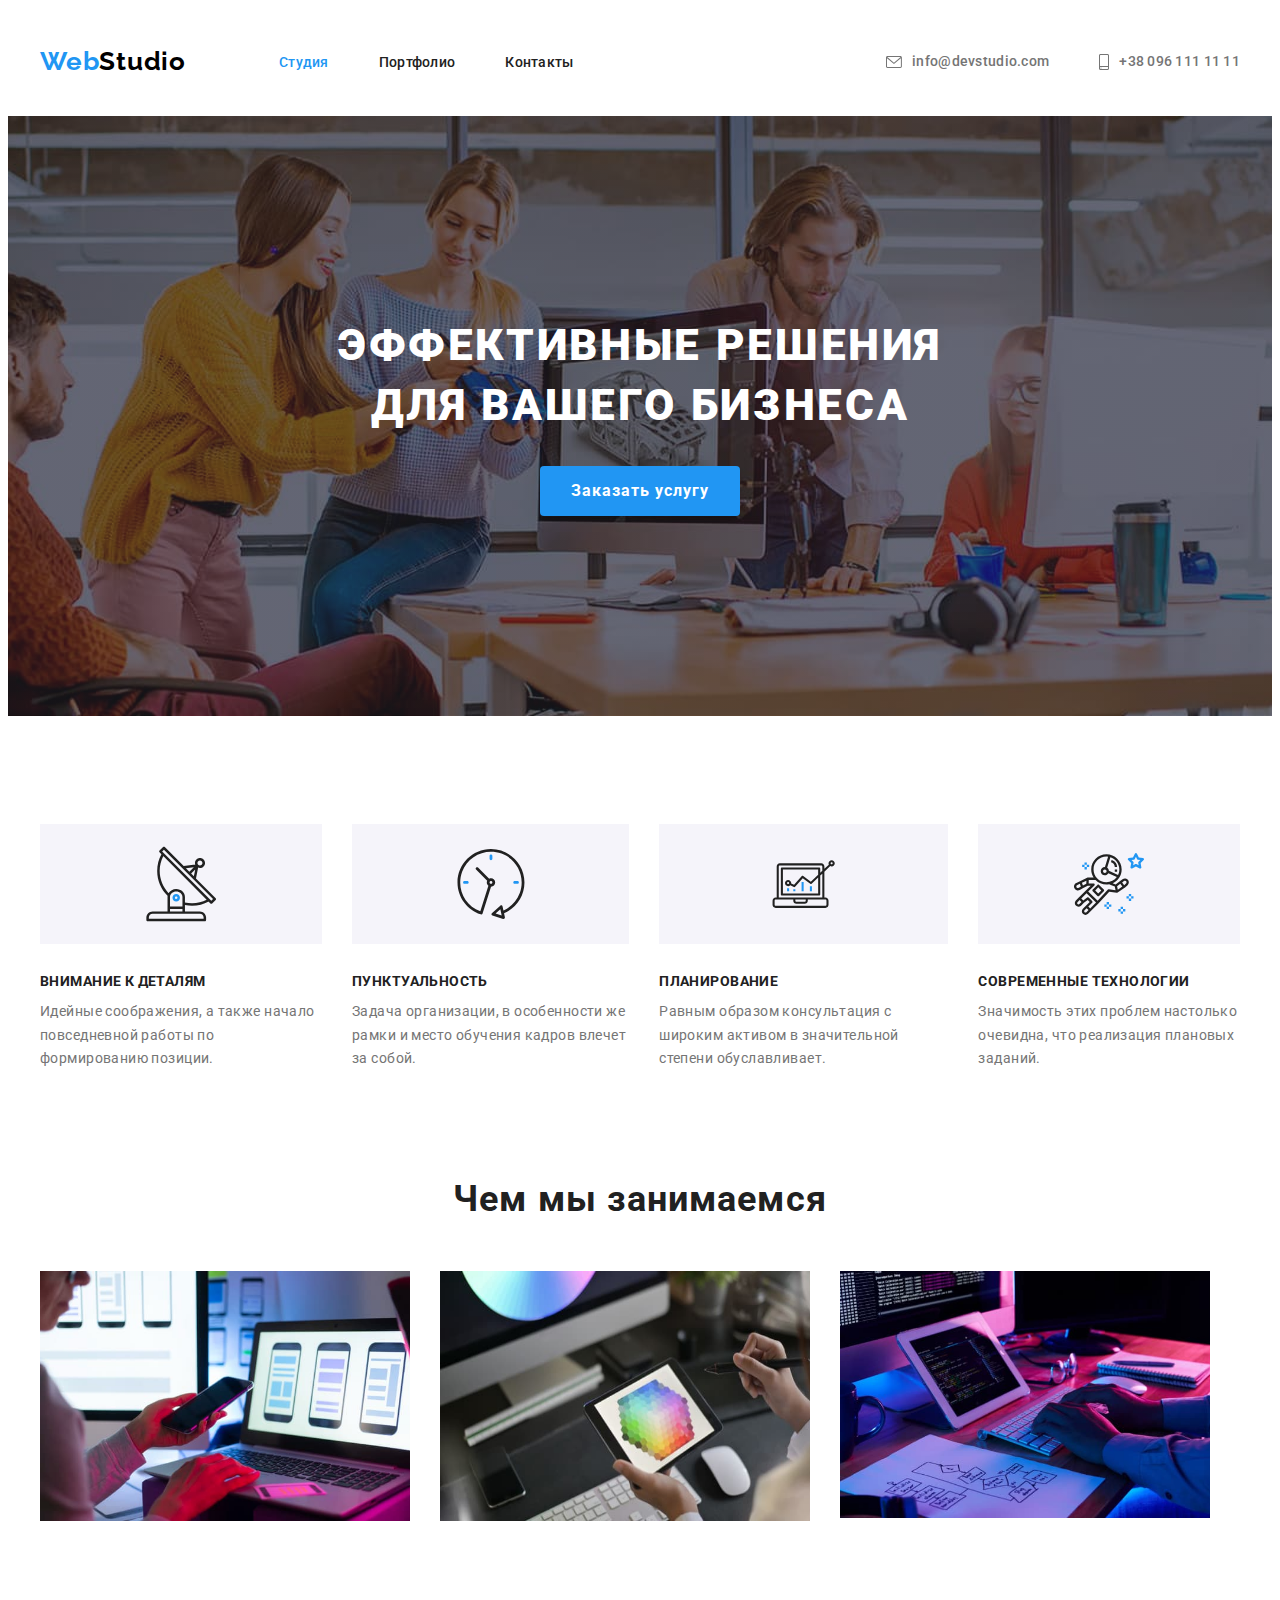
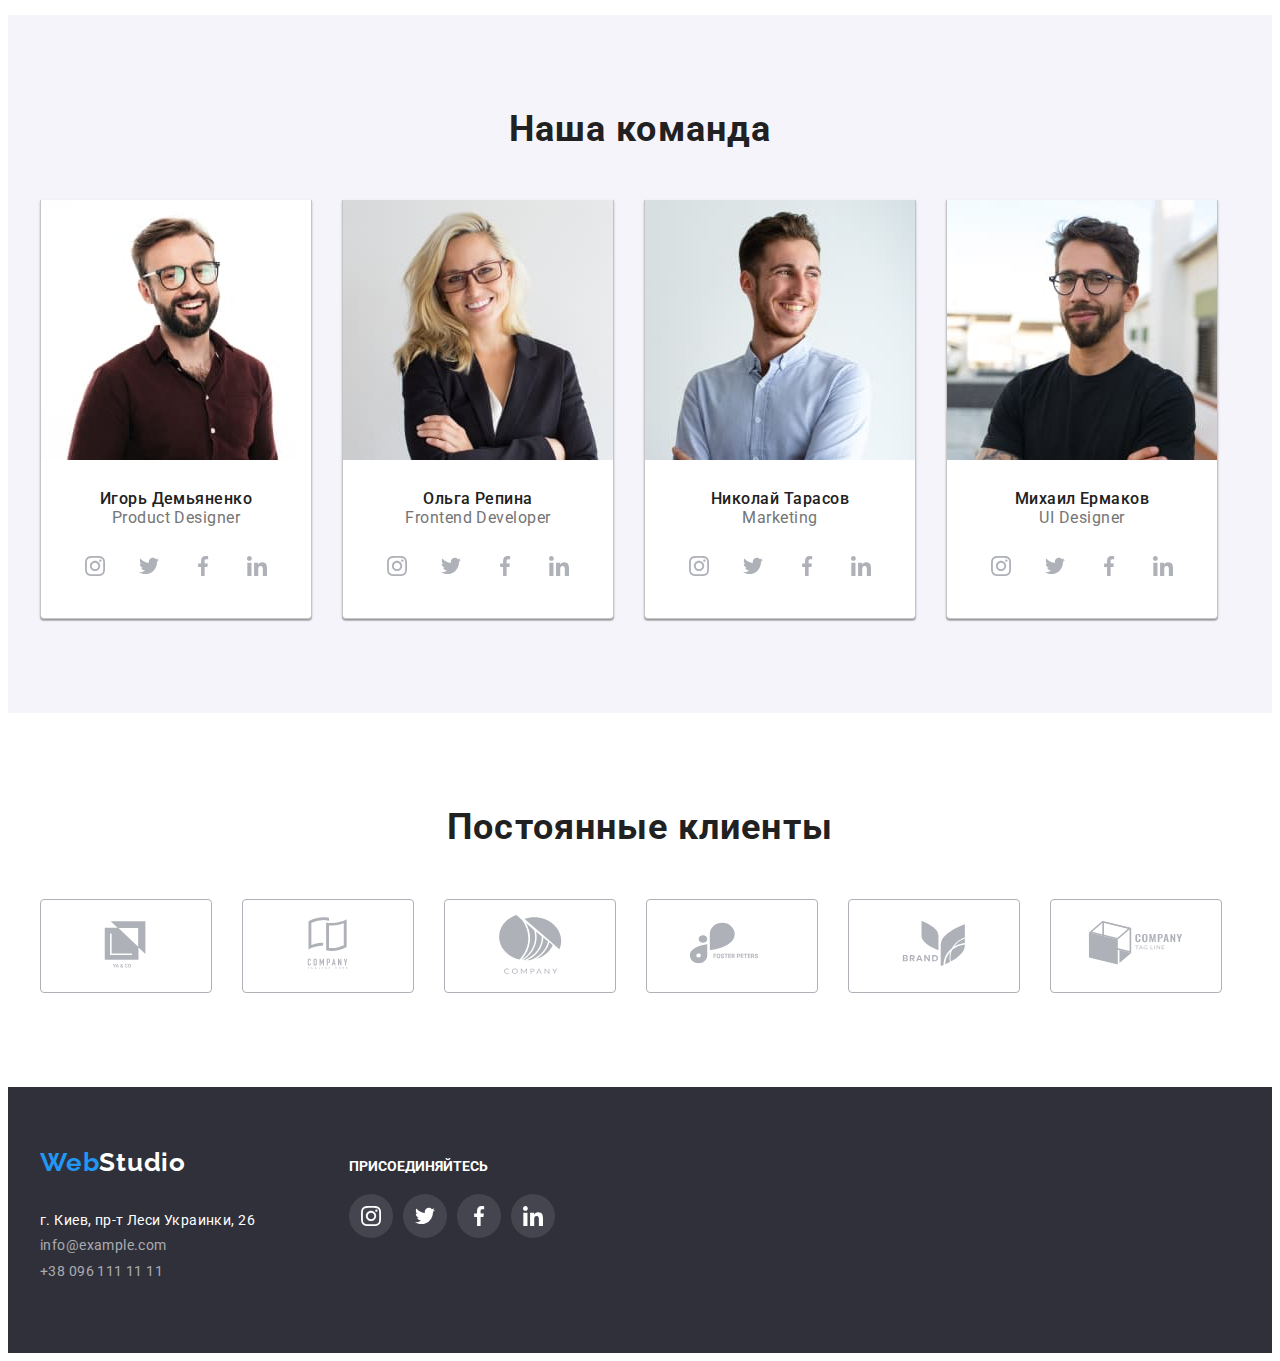
==== commit a8a511aa: "Add files via upload" ====
--- a/index.html
+++ b/index.html
@@ -85,6 +85,13 @@
 
                     <ul class="about-us">
                         <li class="item-about icon-antena">
+                            <div class="about-us-div">
+                                <svg class="us-icon-svg" width="70" height="70">
+                                    <use
+                                        href="./images/icons.svg#icon-antena"
+                                    ></use>
+                                </svg>
+                            </div>
                             <h3 class="benefits-title">Внимание к деталям</h3>
                             <p class="benefits-text">
                                 Идейные соображения, а также начало повседневной
@@ -92,6 +99,13 @@
                             </p>
                         </li>
                         <li class="item-about icon-clock">
+                            <div class="about-us-div">
+                                <svg class="us-icon-svg" width="70" height="70">
+                                    <use
+                                        href="./images/icons.svg#icon-clock"
+                                    ></use>
+                                </svg>
+                            </div>
                             <h3 class="benefits-title">Пунктуальность</h3>
                             <p class="benefits-text">
                                 Задача организации, в особенности же рамки и
@@ -99,6 +113,13 @@
                             </p>
                         </li>
                         <li class="item-about icon-diagram">
+                            <div class="about-us-div">
+                                <svg class="us-icon-svg" width="70" height="70">
+                                    <use
+                                        href="./images/icons.svg#icon-diagram"
+                                    ></use>
+                                </svg>
+                            </div>
                             <h3 class="benefits-title">Планирование</h3>
                             <p class="benefits-text">
                                 Равным образом консультация с широким активом в
@@ -106,6 +127,13 @@
                             </p>
                         </li>
                         <li class="item-about icon-astronaut">
+                            <div class="about-us-div">
+                                <svg class="us-icon-svg" width="70" height="70">
+                                    <use
+                                        href="./images/icons.svg#icon-astronaut"
+                                    ></use>
+                                </svg>
+                            </div>
                             <h3 class="benefits-title">
                                 Современные технологии
                             </h3>
--- a/css/styles.css
+++ b/css/styles.css
@@ -303,45 +303,27 @@
 .about-us {
 
     display: flex;
-
-        
-}
-
-
+}
 
 
 .item-about:not(:last-child) {
-    padding-right: 30px;
-}
-
-
-.item-about::before {
-    display: block;
-    content: "";
+    margin-right: 30px;
+   
+}
+
+
+
+.about-us-div {
+    margin-bottom: 30px;
+    background: #F5F4FA;
+    display: flex;
+    text-align: center;
+    justify-content: center;
+
+}
+
+.us-icon-svg {
     height: 120px;
-    background: #F5F4FA;
-   
-    background-repeat: no-repeat;
-    background-position: center;
-    border-radius: 4px;
-}
-
-.icon-antena::before {
-    background-image: url(../images/antena.svg);
-}
-
-
-.icon-clock::before {
-    background-image: url(../images/clock.svg);
-}
-
-.icon-diagram::before {
-    background-image: url(../images/diagram.svg);
-}
-
-
-.icon-astronaut::before {
-    background-image: url(../images/astronaut.svg);
 }
 
 .benefits-title {
@@ -353,6 +335,8 @@
     letter-spacing: 0.03em;
     text-transform: uppercase;
     color: var(--text-color);
+    margin: 0;
+    margin-bottom: 10px;
 }
 
 .benefits-text {
@@ -361,6 +345,7 @@
     line-height: 1.71;
     letter-spacing: 0.03em;
     color: #757575;
+    margin: 0;
 }
 
 .about-title {
